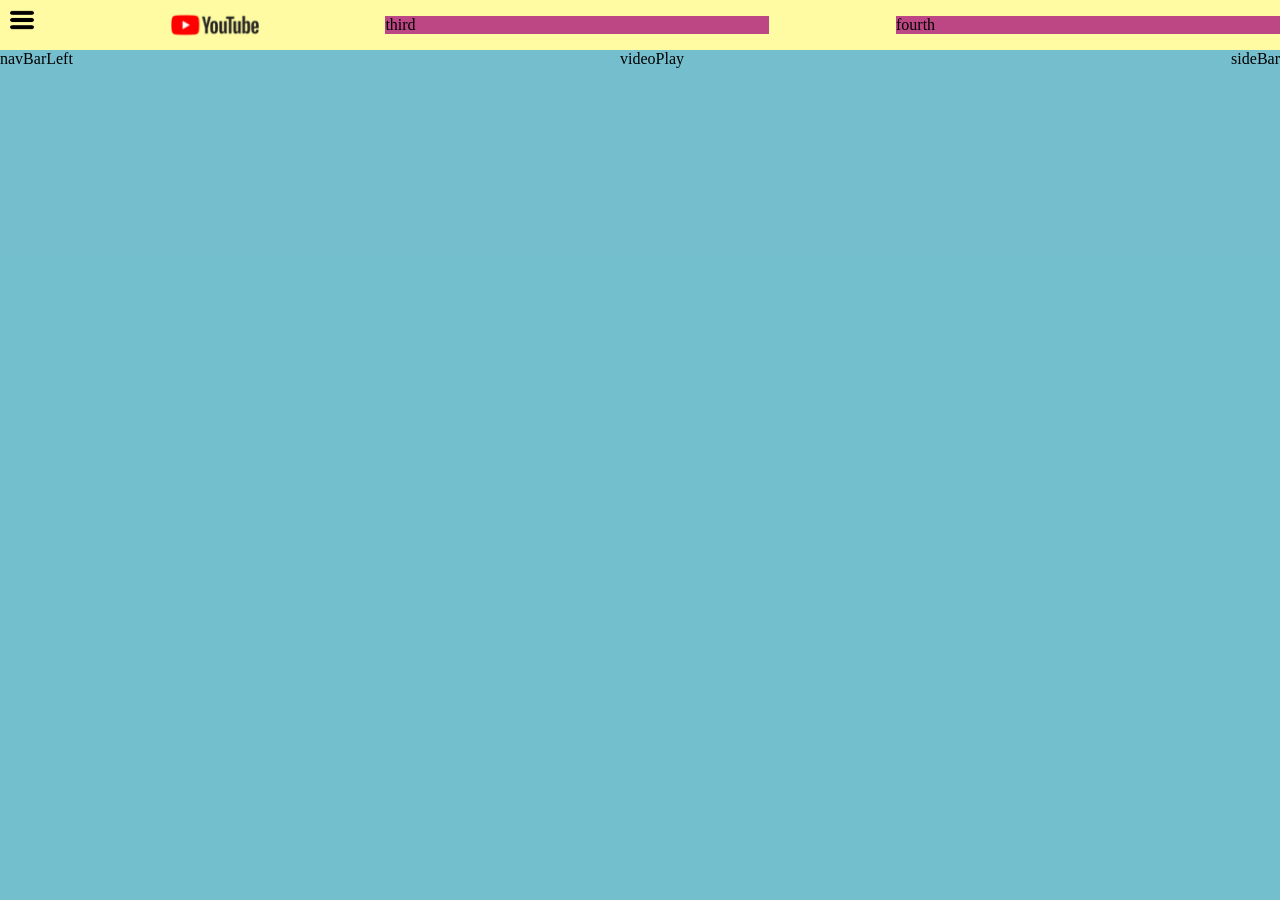
==== video.html @ d8425eff "added logo and organized sections" ====
<!DOCTYPE html>
<html lang="en">
<head>
 <meta charset="UTF-8">
 <meta http-equiv="X-UA-Compatible" content="IE=edge">
 <meta name="viewport" content="width=device-width, initial-scale=1.0">
 <link rel="stylesheet" href="style.css">
 <title>Youtube page</title>
</head>
<body>
 <div class="navBarTop">
  <img src="./images/3lines.png" id="first" alt="3lines">
  <img src="./images/YouTube-Logo3.png" id="second" alt="ytlogo">
  <p id="third">third</p>
  <p id="fourth">fourth</p>
 </div>
 
 <div class="main">
  <div id="navBarLeft">navBarLeft</div>
 <div id="videoPlay">videoPlay</div>
 <div id="sideBar">sideBar</div>
</div>
 
</body>
</html>
---- style.css ----
.navBarTop {
 background: rgba(255, 250, 117, 0.673);
 position: fixed;
 top: 0;
 left: 0;
 height: 50px;
 width: 100%;
 z-index: 1;
 display: flex;
 justify-content: space-between;
}

#first {
 margin: 10px 10px;
 width: 24px;
 height: 20px;
}

#second {
 margin-top: 0px;
}

#third,
#fourth {
 width: 30%;
 background-color: rgba(166, 5, 123, 0.733)
}

.main {
 background: rgba(8, 140, 166, 0.561);
 position: absolute;
 top: 50px;
 left: 0;
 bottom: 0;
 right: 0;
 display: flex;
 justify-content: space-between;
}

.navBarLeft {
 background: rgb(166, 5, 123);
 position: absolute;
 top: 50px;
 right: 0;
 bottom: 0;
 left: 0;
}

.videoPlay {
 background: rgb(8, 140, 166);
 margin-top: 50px;
 width: 30%;
}

.sideBar {
 background: green;
 margin-top: 50px;
 width: 30%;
}
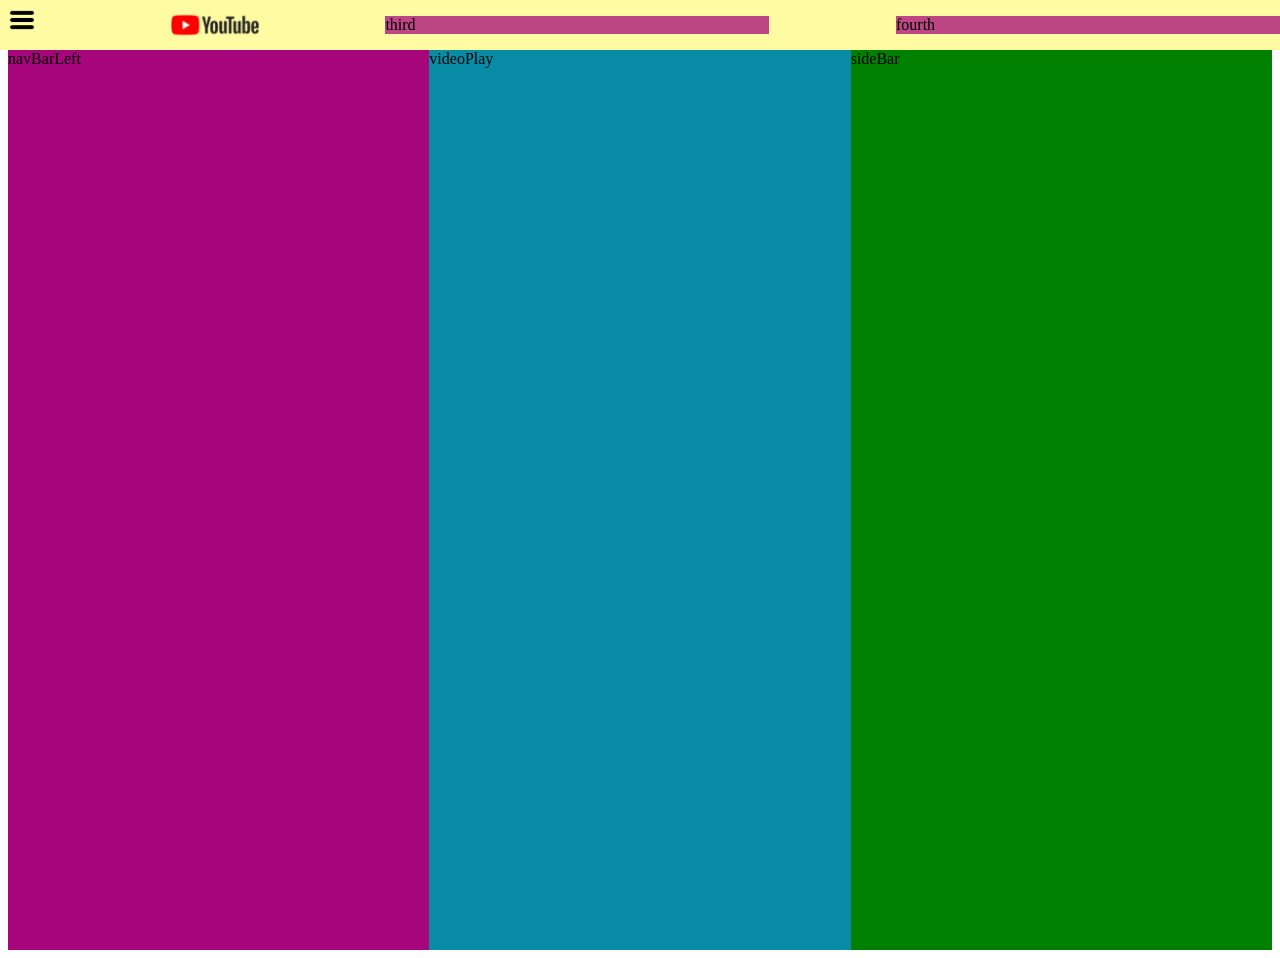
==== commit 28c1fe84: "added youtube css" ====
--- a/video.html
+++ b/video.html
@@ -16,9 +16,9 @@
  </div>
  
  <div class="main">
-  <div id="navBarLeft">navBarLeft</div>
- <div id="videoPlay">videoPlay</div>
- <div id="sideBar">sideBar</div>
+  <div class="section navBarLeft">navBarLeft</div>
+ <div class="section videoPlay">videoPlay</div>
+ <div class="section sideBar">sideBar</div>
 </div>
  
 </body>
--- a/style.css
+++ b/style.css
@@ -27,33 +27,26 @@
 }
 
 .main {
- background: rgba(8, 140, 166, 0.561);
- position: absolute;
- top: 50px;
- left: 0;
- bottom: 0;
- right: 0;
  display: flex;
+ height: calc(100vh-50px);
+ margin-top: 50px;
  justify-content: space-between;
+}
+
+.section {
+ flex: 1;
+ height: 100vh;
+ background: rgb(50, 10, 126);
 }
 
 .navBarLeft {
  background: rgb(166, 5, 123);
- position: absolute;
- top: 50px;
- right: 0;
- bottom: 0;
- left: 0;
 }
 
 .videoPlay {
  background: rgb(8, 140, 166);
- margin-top: 50px;
- width: 30%;
 }
 
 .sideBar {
  background: green;
- margin-top: 50px;
- width: 30%;
 }
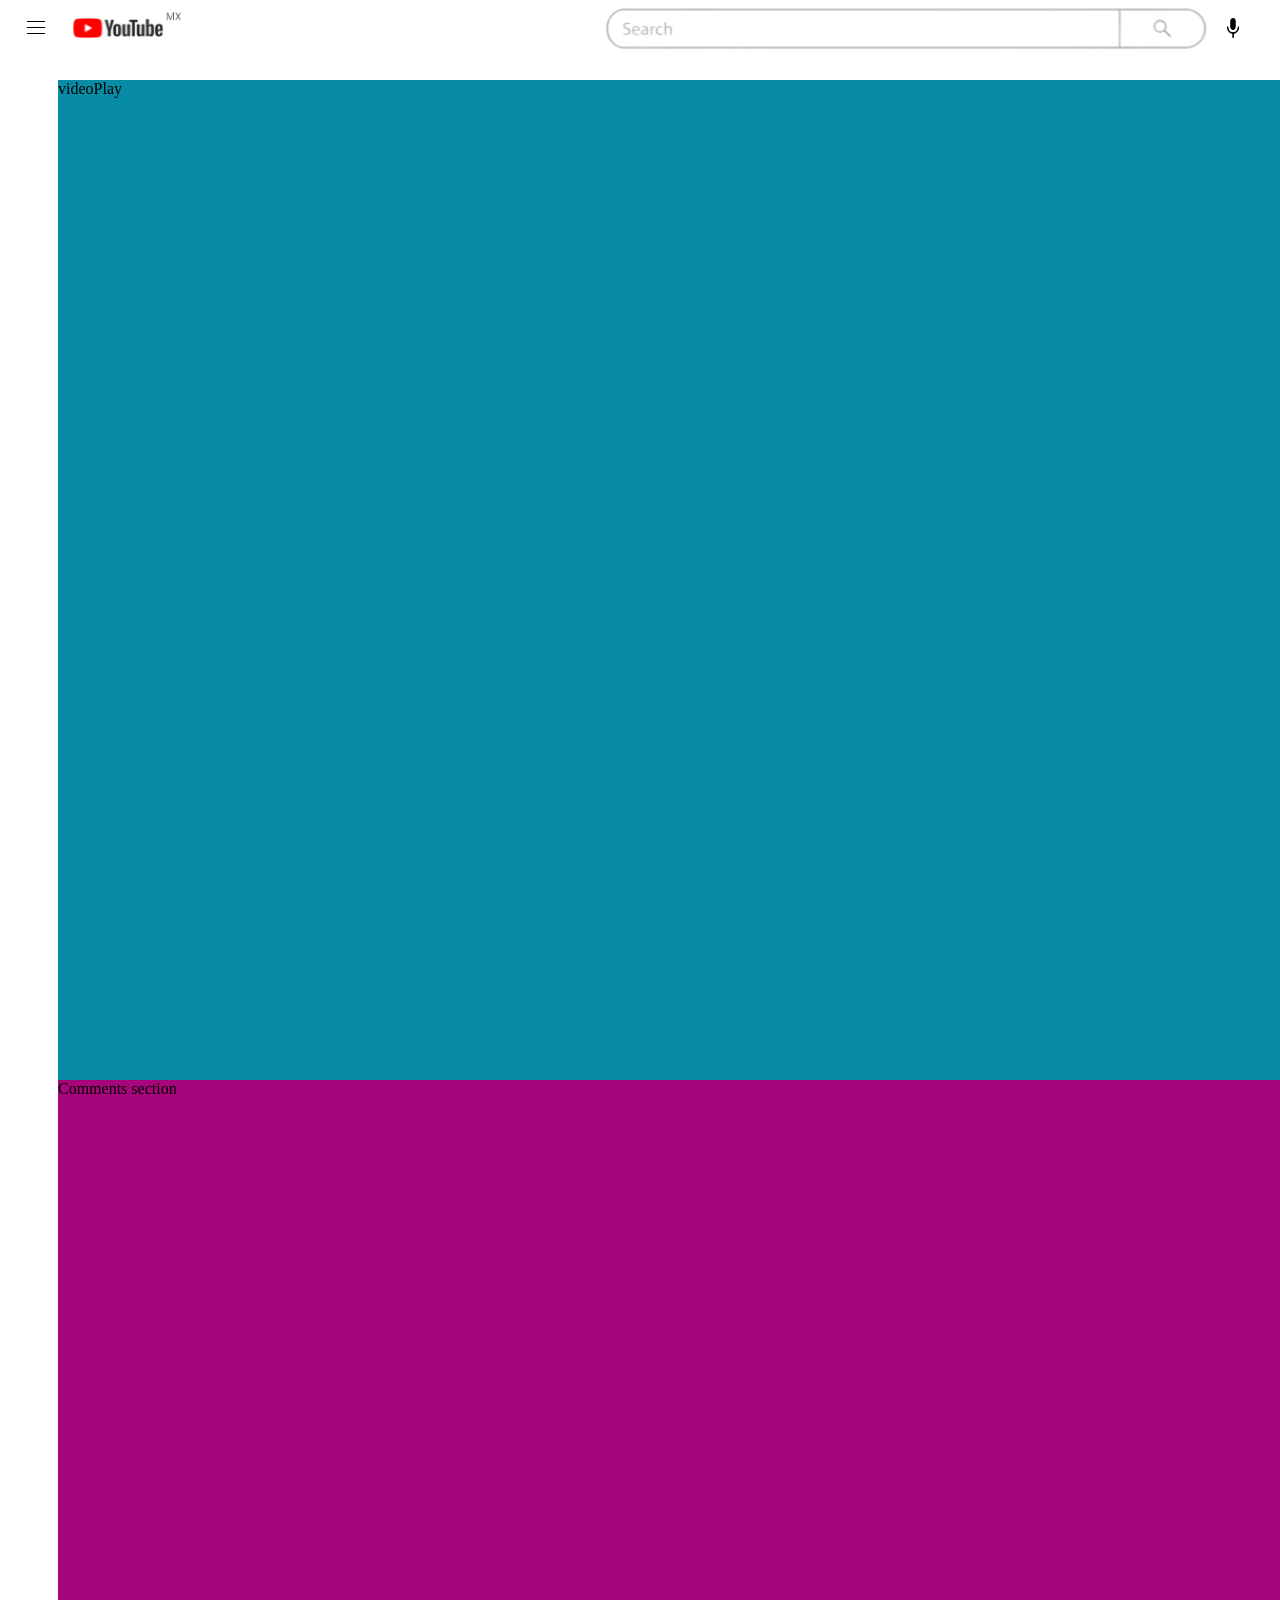
==== commit 3afd2d5e: "last changes, menu and side menu ready, main sections already positioned, just missing video, sugges" ====
--- a/video.html
+++ b/video.html
@@ -1,25 +1,46 @@
 <!DOCTYPE html>
 <html lang="en">
-<head>
- <meta charset="UTF-8">
- <meta http-equiv="X-UA-Compatible" content="IE=edge">
- <meta name="viewport" content="width=device-width, initial-scale=1.0">
- <link rel="stylesheet" href="style.css">
- <title>Youtube page</title>
-</head>
-<body>
- <div class="navBarTop">
-  <img src="./images/3lines.png" id="first" alt="3lines">
-  <img src="./images/YouTube-Logo3.png" id="second" alt="ytlogo">
-  <p id="third">third</p>
-  <p id="fourth">fourth</p>
- </div>
+    <head>
+        <meta charset="UTF-8">
+        <meta http-equiv="X-UA-Compatible" content="IE=edge">
+        <meta name="viewport" content="width=device-width, initial-scale=1.0">
+        <link rel="stylesheet" href="style.css">    
+        <title>Youtube page</title>
+    </head>
+    <body>
+        
+        <div class="navBarTop">
+            <div class="menu">
+                <div class="menu-toggle">
+                    <span class="line"></span>
+                    <span class="line"></span>
+                    <span class="line"></span>
+                </div>
+                <div class="menu-items">
+                    <script src="menu.js"></script>
+                    <ul>
+                      <li class="ele"> <img class="home" src="./images/homeyeah.png" alt=""> <a id="zuh" href="#">Home</a></li>
+                      <li class="ele"> <img class="shorts" src="./images/shorts.png" alt=""> <a id="nac" href="#">Shorts</a></li>
+                      <li class="ele"> <img class="subs" src="./images/subs.png" alt=""> <a id="im" href="#">Subscriptions</a></li>
+                    </ul>
+                </div>
+            </div>
+            <a href="https://www.youtube.com">
+              <img src="./images/YouTube-recut.png" class="top second" alt="ytlogo">
+            </a>
+            <img src="./images/mx.png" class="top secondhalf" alt="search">
+            <img src="./images/searchyes.png" class="top third" alt="search">
+            <img src="./images/mic-microphone-icon (1).png" class="top thirdhalf" alt="microphone">
+            <img src="./images/camera (1).png" class="top fourth" alt="">
+            <img src="./images/bell.png" class="top fifth" alt="">
+            <img src="./images/profileyt.png" class="top sixth" alt="">
+        </div>
  
  <div class="main">
-  <div class="section navBarLeft">navBarLeft</div>
- <div class="section videoPlay">videoPlay</div>
+     <div class="section videoPlay">videoPlay</div>
+     <div class="section comments">Comments section</div>
  <div class="section sideBar">sideBar</div>
 </div>
- 
+
 </body>
 </html>
--- a/style.css
+++ b/style.css
@@ -1,52 +1,209 @@
 .navBarTop {
- background: rgba(255, 250, 117, 0.673);
+ background: white;
  position: fixed;
  top: 0;
  left: 0;
- height: 50px;
+ height: 80px;
  width: 100%;
  z-index: 1;
- display: flex;
- justify-content: space-between;
-}
-
-#first {
- margin: 10px 10px;
- width: 24px;
- height: 20px;
-}
-
-#second {
- margin-top: 0px;
-}
-
-#third,
-#fourth {
- width: 30%;
- background-color: rgba(166, 5, 123, 0.733)
-}
+}
+
+.menu {
+    position: relative;
+}
+
+.menu-toggle {
+    position: absolute;
+    top: 17px;
+    left: 18px;
+    display: flex;
+    flex-direction: column;
+    /* justify-content: center;
+    align-items: center; */
+    width: 35px;
+    height: 37px;
+    cursor: pointer;
+    z-index: 1;
+}
+
+.line {
+    width: 18px;
+    height: 1px;
+    background-color: black;
+    margin: 2.5px 0;
+    transition: transform 0.2 ease-in-out;
+}
+
+.line:first-child {
+    transform-origin: top left;
+}
+
+.line:last-child {
+    transform-origin: bottom left;
+}
+
+.menu-items {
+    position: absolute;
+    top: 1px;
+    left: 0;
+    width: 240px;
+    height: 100vh;
+    background-color: white;
+    list-style: none;
+    padding: 60px 0;
+    transform: translateX(-100%);
+    transition: transform 0.2s ease-in-out;
+}
+
+.home {
+    width: 16px;
+    height: 18px;
+    top: 20px;
+}
+
+#zuh {
+    position: absolute;
+    bottom: 4px;
+    left: 12px;
+}
+
+.shorts {
+    width: 15px;
+    height: 18px;
+}
+
+#nac{
+    position: absolute;
+    left: 12px;
+}
+
+.subs {
+    position: absolute;
+    width: 24px;
+    height: 21px;
+    left: -5px;
+    bottom: -17px;
+}
+
+#im {
+    position: absolute;
+    left: 13px;
+    bottom: -14px;
+}
+
+.ele a {
+    color: black;
+    text-decoration: none;
+    font-size: 14px;
+    margin-left: 30px;
+    font-family: 'Trebuchet MS', 'Lucida Sans Unicode', 'Lucida Grande', 'Lucida Sans', Arial, sans-serif;
+}
+/* .ele img {
+    margin-left: -30px;
+} */
+ul li {
+    position: relative;
+    list-style: none;
+    margin-left: -9px;
+    margin-bottom: 20px;
+}
+
+.menu-items.show {
+  transform: translateX(0);
+}
+
+.top {
+    position: fixed;
+    width: 100vh;
+}
+
+.menu-toggle {
+    margin-left: 9px;
+    margin-top: 1px;
+}
+
+.second {
+    margin-top: 18px;
+    margin-left: 73px;
+    width: 90px;
+    height: 21px;
+}
+
+.secondhalf {
+    margin-top: 8.5px;
+    margin-left: 165px;
+    width: 18px;
+    height: 16px;
+}
+
+.third {
+    margin-top: 6px;
+    margin-left: 603px;
+    width: 608px;
+    height: 45px;
+}
+
+.thirdhalf {
+    margin-top: 18px;
+    margin-left: 1227px;
+    width: 12px;
+    height: 20px;
+}
+
+.fourth {
+    margin-left: 1670px;
+    margin-top: 20px;
+    width: 18px;
+    height: 18px;
+}
+.fifth {
+    margin-top: 20px;
+    margin-left: 1720px;
+    width: 18px;
+    height: 21px;
+}
+.sixth {
+    margin-top: 14px;
+    margin-left: 1770px;
+    width: 31px;
+    height: 31px;
+}
+
 
 .main {
- display: flex;
- height: calc(100vh-50px);
- margin-top: 50px;
- justify-content: space-between;
-}
-
-.section {
- flex: 1;
- height: 100vh;
- background: rgb(50, 10, 126);
-}
-
-.navBarLeft {
+ height: 300vh;
+ width: 100%;
+ position: absolute;
+ position: relative;
+ left: 0;
+ top: 0;
+}
+
+.section { 
+  position: absolute;
+  top: 0;
+  margin-top: 72px;
+  margin-left: 300px;
+}
+
+.videoPlay {
+    margin-left: 50px;
+ background: rgb(8, 140, 166);
+ width: 1320px;
+ height: 1000px;
+}
+
+.comments {
+ margin-top: 1072px;
+ margin-left: 50px;
  background: rgb(166, 5, 123);
-}
-
-.videoPlay {
- background: rgb(8, 140, 166);
+ width: 1320px;
+ height: calc(300vh - 1000px);
 }
 
 .sideBar {
  background: green;
+ margin-left: 1390px;
+ height: 300vh;
+ width: 430px;
 }
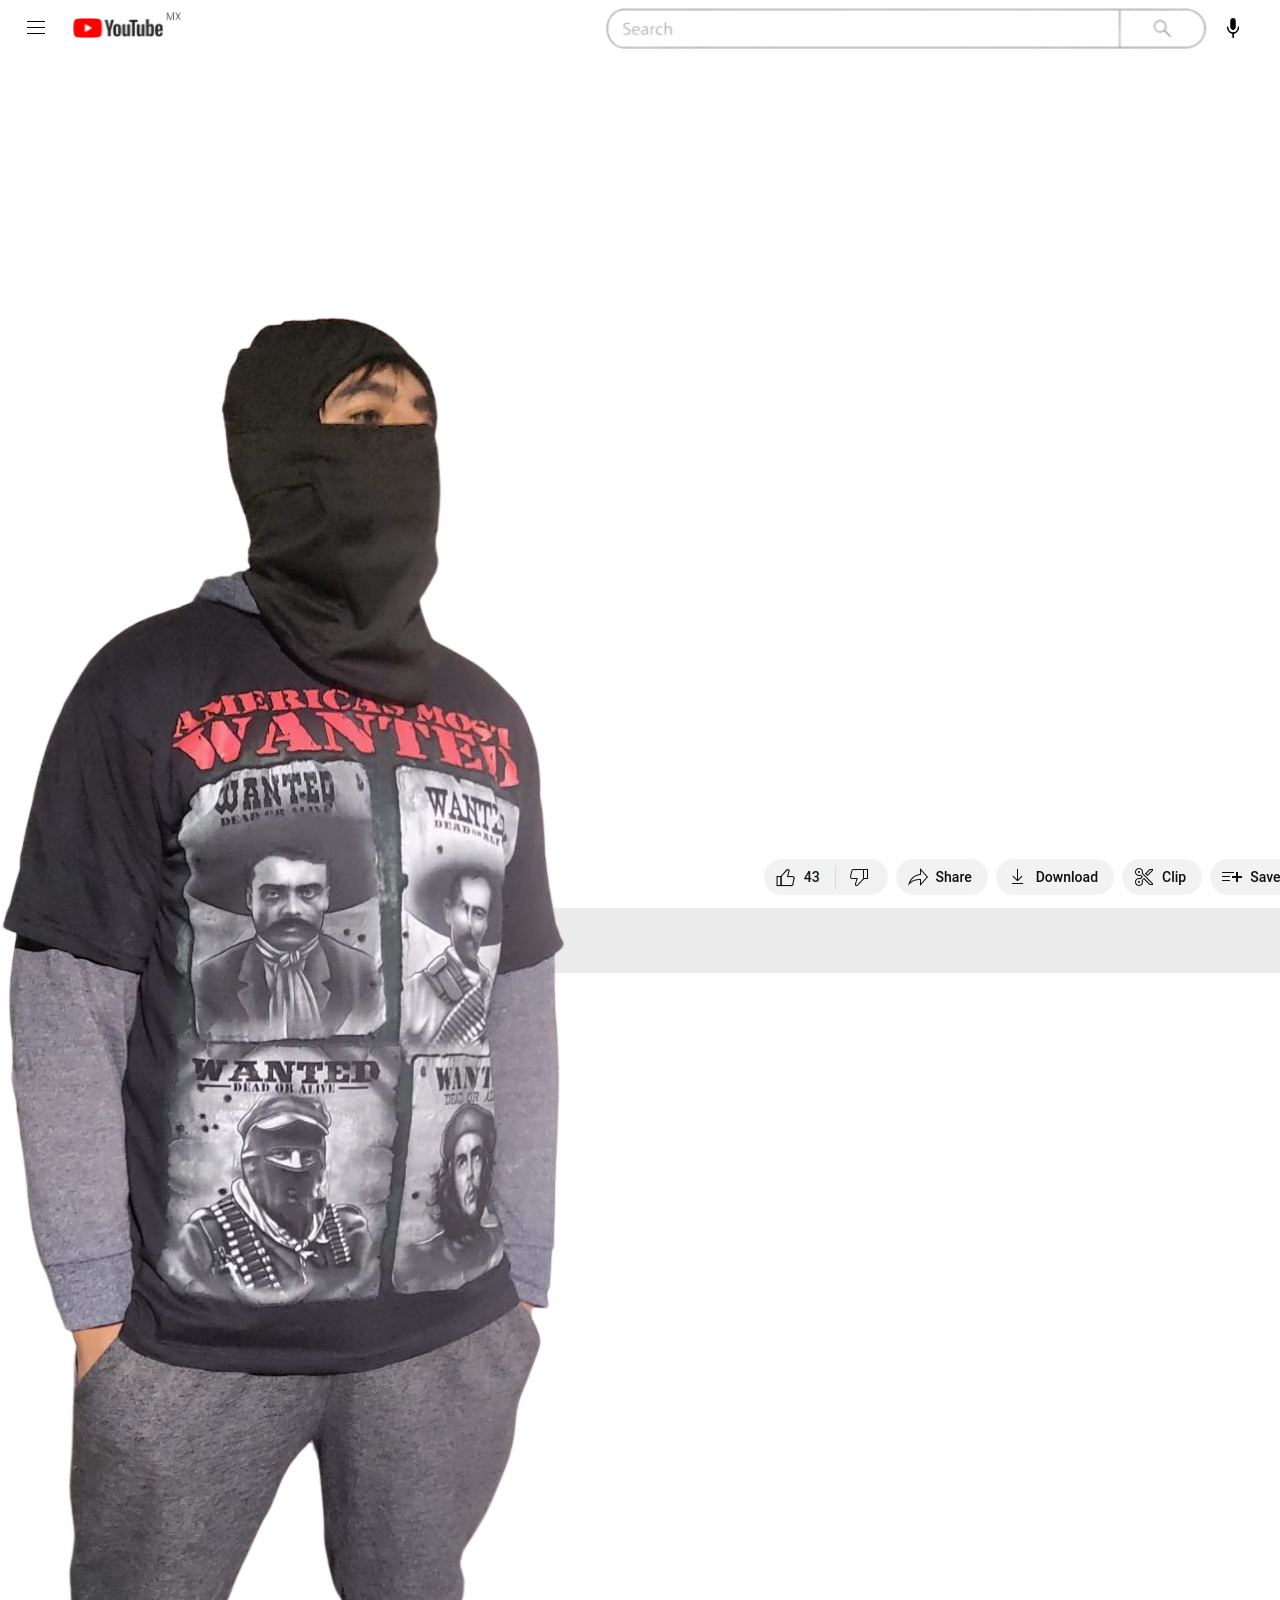
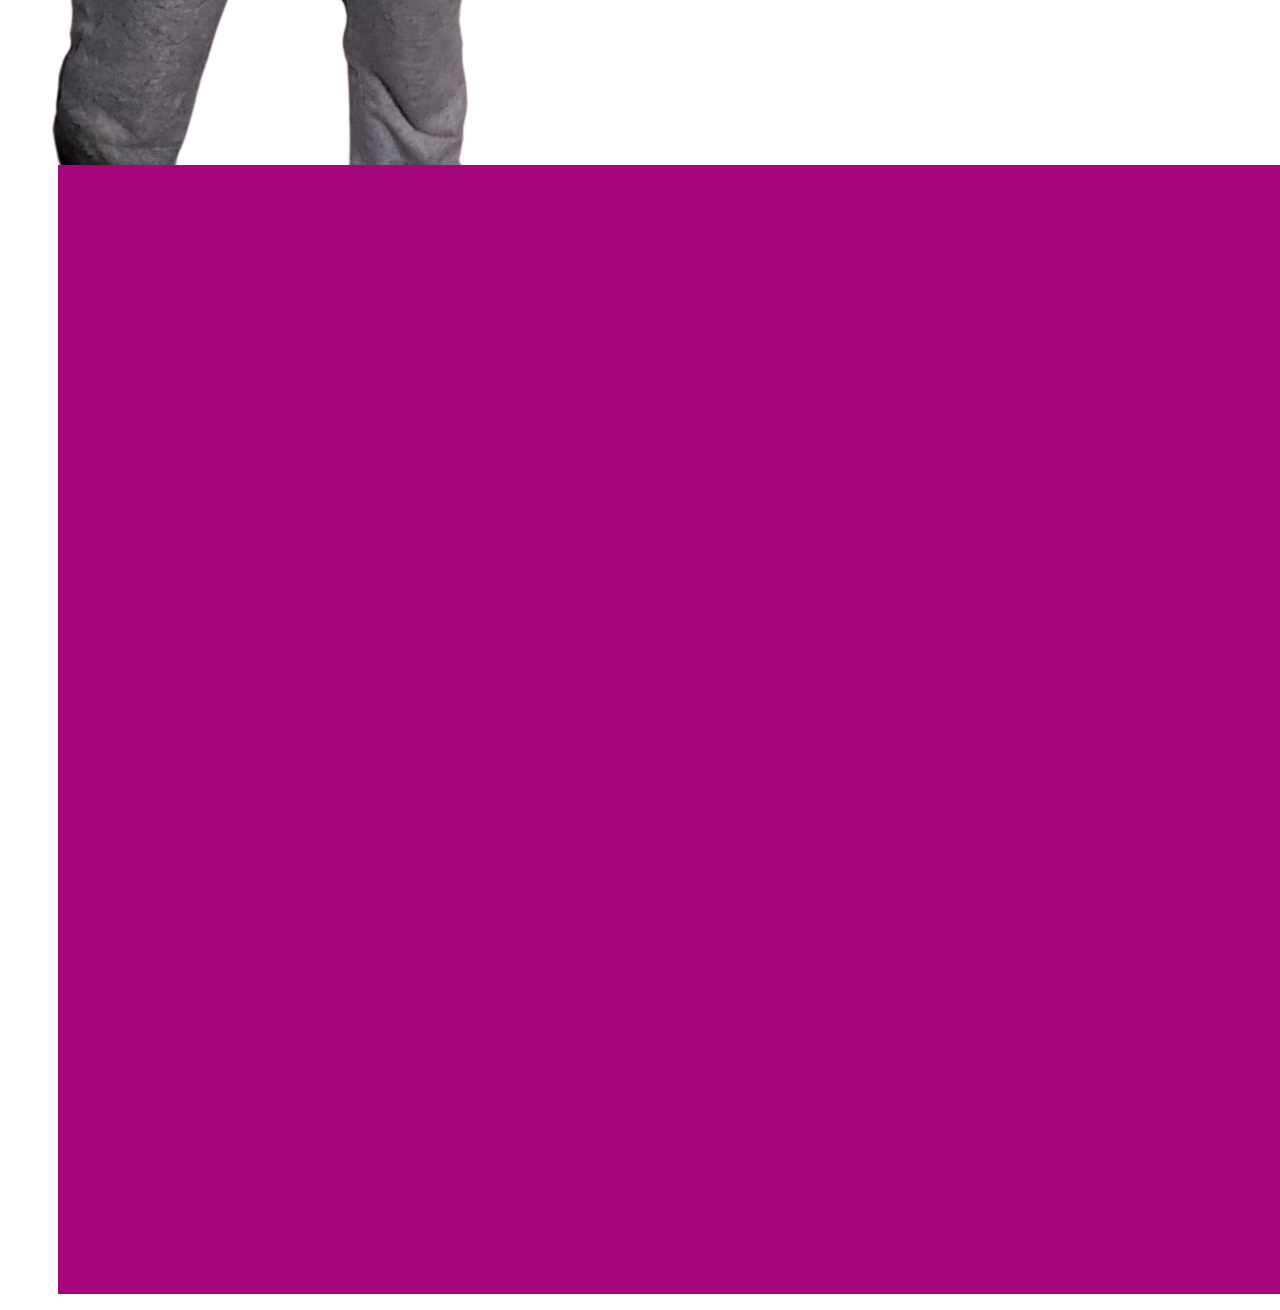
==== commit 64ee86c5: "remaining changes for the youtube video player page" ====
--- a/video.html
+++ b/video.html
@@ -35,12 +35,44 @@
             <img src="./images/bell.png" class="top fifth" alt="">
             <img src="./images/profileyt.png" class="top sixth" alt="">
         </div>
- 
- <div class="main">
-     <div class="section videoPlay">videoPlay</div>
-     <div class="section comments">Comments section</div>
- <div class="section sideBar">sideBar</div>
-</div>
-
+        
+        <div class="main">
+            <div class="section videoPlay">
+                <iframe class="play" src="https://www.youtube.com/embed/JoTa04G3vD0" title="YouTube video player" frameborder="0" allow="accelerometer; autoplay; clipboard-write; encrypted-media; gyroscope; picture-in-picture; web-share" allowfullscreen></iframe>
+                <!-- <iframe class="play" src="https://www.youtube.com/embed/kKI38GnYfkk" title="YouTube video player" frameborder="0" allow="accelerometer; autoplay; clipboard-write; encrypted-media; gyroscope; picture-in-picture; web-share" allowfullscreen></iframe> -->
+            </div>
+            <div class="nam"><p>El Rápido ~ Peso Pluma ( 2023 )</p></div>
+            <div class="meft"><img src="images/meft.png" alt=""></div>
+            <div class="bnam"><img src="images/belowthenam.png" alt=""></div>
+            <div class="sho"></div>
+        </div>
+        <div class="section comments"></div>
+        <div class="section sideBar">
+            <img src="./images/adyt.png" class="yesopt" alt="">
+            <div class="sug"> <img src="./images/thumbnails/you.jpg" alt=""><span class="tit">Video Name - Artist Name</span><span class="cha">Channel name</span><span class="sta">777k views - 3 months ago</span></div>
+            <div class="sug"> <img src="./images/thumbnails/365891c1bbda.jpg" alt=""><span class="tit">Video Name - Artist Name</span><span class="cha">Channel name</span><span class="sta">777k views - 3 months ago</span></div>
+            <div class="sug"> <img src="./images/thumbnails/5g-technology.jpg" alt=""><span class="tit">Video Name - Artist Name</span><span class="cha">Channel name</span><span class="sta">777k views - 3 months ago</span></div>
+            <div class="sug"> <img src="./images/thumbnails/848126_5f8c_4.jpg" alt=""><span class="tit">Video Name - Artist Name</span><span class="cha">Channel name</span><span class="sta">777k views - 3 months ago</span></div>
+            <div class="sug"> <img src="./images/thumbnails/design-catchy-.jpg" alt=""><span class="tit">Video Name - Artist Name</span><span class="cha">Channel name</span><span class="sta">777k views - 3 months ago</span></div>
+            <div class="sug"> <img src="./images/thumbnails/design-eye.jpg" alt=""><span class="tit">Video Name - Artist Name</span><span class="cha">Channel name</span><span class="sta">777k views - 3 months ago</span></div>
+            <div class="sug"> <img src="./images/thumbnails/e88786b86bde.jpg" alt=""><span class="tit">Video Name - Artist Name</span><span class="cha">Channel name</span><span class="sta">777k views - 3 months ago</span></div>
+            <div class="sug"> <img src="./images/thumbnails/earn-money.jpg" alt=""><span class="tit">Video Name - Artist Name</span><span class="cha">Channel name</span><span class="sta">777k views - 3 months ago</span></div>
+            <div class="sug"> <img src="./images/thumbnails/maxresdefault.jpg" alt=""><span class="tit">Video Name - Artist Name</span><span class="cha">Channel name</span><span class="sta">777k views - 3 months ago</span></div>
+            <div class="sug"> <img src="./images/thumbnails/YT-Thumbnail-How.jpg" alt=""><span class="tit">Video Name - Artist Name</span><span class="cha">Channel name</span><span class="sta">777k views - 3 months ago</span></div>
+            <div class="sug"> <img src="./images/thumbnails/10-o.jpg" alt=""><span class="tit">Video Name - Artist Name</span><span class="cha">Channel name</span><span class="sta">777k views - 3 months ago</span></div>
+            <div class="sug"> <img src="./images/thumbnails/maxresdefault (1).jpg" alt=""><span class="tit">Video Name - Artist Name</span><span class="cha">Channel name</span><span class="sta">777k views - 3 months ago</span></div>
+            <div class="sug"> <img src="./images/thumbnails/maxresdefault (2).jpg" alt=""><span class="tit">Video Name - Artist Name</span><span class="cha">Channel name</span><span class="sta">777k views - 3 months ago</span></div>
+            <div class="sug"> <img src="./images/thumbnails/maxresdefault (3).jpg" alt=""><span class="tit">Video Name - Artist Name</span><span class="cha">Channel name</span><span class="sta">777k views - 3 months ago</span></div>
+            <div class="sug"> <img src="./images/thumbnails/maxresdefault (4).jpg" alt=""><span class="tit">video name - artist name</span><span class="cha">Channelname</span><span class="sta">777k views - 3 months ago</span></div>
+            <div class="sug"> <img src="./images/thumbnails/maxresdefault (5).jpg" alt=""><span class="tit">Video Name - Artist Name</span><span class="cha">Channel name</span><span class="sta">777k views - 3 months ago</span></div>
+            <div class="sug"> <img src="./images/thumbnails/maxresdefault (6).jpg" alt=""><span class="tit">Video Name - Artist Name</span><span class="cha">Channel name</span><span class="sta">777k views - 3 months ago</span></div>
+            <div class="sug"> <img src="./images/thumbnails/maxresdefault (7).jpg" alt=""><span class="tit">Video Name - Artist Name</span><span class="cha">Channel name</span><span class="sta">777k views - 3 months ago</span></div>
+            <div class="sug"> <img src="./images/thumbnails/maxresdefault (8).jpg" alt=""><span class="tit">Video Name - Artist Name</span><span class="cha">Channel name</span><span class="sta">777k views - 3 months ago</span></div>
+            <div class="sug"> <img src="./images/thumbnails/twentyone.jpg" alt=""><span class="tit">Video Name - Artist Name</span><span class="cha">Channel name</span><span class="sta">777k views - 3 months ago</span></div>
+            <div class="sug"> <img src="./images/thumbnails/Zweiundzwanzig.jpg" alt=""><span class="tit">Video Name - Artist Name</span><span class="cha">Channel name</span><span class="sta">777k views - 3 months ago</span></div>
+            <div class="sug"> <img src="./images/thumbnails/Dreiundzwanzig.jpg" alt=""><span class="tit">Video Name - Artist Name</span><span class="cha">Channel name</span><span class="sta">777k views - 3 months ago</span></div>
+            <div class="sug"> <img src="./images/thumbnails/Vierundzwanzig.jpg" alt=""><span class="tit">Video Name - Artist Name</span><span class="cha">Channel name</span><span class="sta">777k views - 3 months ago</span></div>
+            <div class="sug"> <img src="./images/thumbnails/funfundzwanzig.jpg" alt=""><span class="tit">Video Name - Artist Name</span><span class="cha">Channel name</span><span class="sta">777k views - 3 months ago</span></div>
+        </div>
 </body>
 </html>
--- a/style.css
+++ b/style.css
@@ -5,7 +5,7 @@
  left: 0;
  height: 80px;
  width: 100%;
- z-index: 1;
+ z-index: 6;
 }
 
 .menu {
@@ -188,22 +188,107 @@
 
 .videoPlay {
     margin-left: 50px;
- background: rgb(8, 140, 166);
+ background: rgb(255, 255, 255);
  width: 1320px;
  height: 1000px;
 }
 
+.play {
+    margin-left: 3px;
+    width: 1287px;
+    height: 726px;
+}
+
+.meft img {
+    position: absolute;
+    width: 576px;
+    height: 1457px;
+    z-index: 5;
+    top: 300px;
+    left: -10px;
+}
+
+.nam p {
+    position: absolute;
+    top: 795px;
+    left: 55px;
+    font-family: 'Trebuchet MS', 'Lucida Sans Unicode', 'Lucida Grande', 'Lucida Sans', Arial, sans-serif;
+    font-size: 18px;
+    font-weight: bold;
+    z-index: 4;
+}
+    
+.bnam img {
+    position: absolute;
+    top: 845px;
+    left: 50px;
+}
+    
+.sho {
+    position: absolute;
+    background-color: rgb(236, 236, 236);
+    width: 1287px;
+    height: 65px;
+    border-radius: 10px;
+    left: 50px;
+    top: 900px;
+}
+
 .comments {
- margin-top: 1072px;
+        margin-top: 1765px;
  margin-left: 50px;
  background: rgb(166, 5, 123);
  width: 1320px;
- height: calc(300vh - 1000px);
+ height: 1129px;
 }
 
 .sideBar {
- background: green;
- margin-left: 1390px;
+ background: white;
+ margin-left: 1350px;
  height: 300vh;
  width: 430px;
+ padding-top: 20px;
+}
+
+.sug {
+    position: relative;
+    /* height: 100px; */
+}
+
+.sideBar img:not(.yesopt) {
+    margin: 0px 0 12px 10px;
+    width: 160px;
+    height: 93px;
+    border-radius: 5%;
+}
+
+.sug .tit {
+    position: absolute;
+    bottom: 90px;
+    left: 180px;
+    font-family: 'Trebuchet MS', 'Lucida Sans Unicode', 'Lucida Grande', 'Lucida Sans', Arial, sans-serif;
+    font-size: 15px;
+    font-weight: 550;
+}.sug .cha {
+    position: absolute;
+    bottom: 70px;
+    left: 180px;
+    font-family:'Trebuchet MS', 'Lucida Sans Unicode', 'Lucida Grande', 'Lucida Sans', Arial, sans-serif;
+    font-size: 12px;
+    color: rgb(110, 110, 110);
+}.sug .sta {
+    position: absolute;
+    bottom: 52px;
+    left: 180px;
+    font-family:'Trebuchet MS', 'Lucida Sans Unicode', 'Lucida Grande', 'Lucida Sans', Arial, sans-serif;
+    font-size: 12px;
+    color: rgb(110, 110, 110);
+}
+
+.yesopt {
+    width: 410px;
+    height: 202px;
+    margin-top: -14px;
+    margin-left: 7px;
+    margin-bottom: 10px;
 }
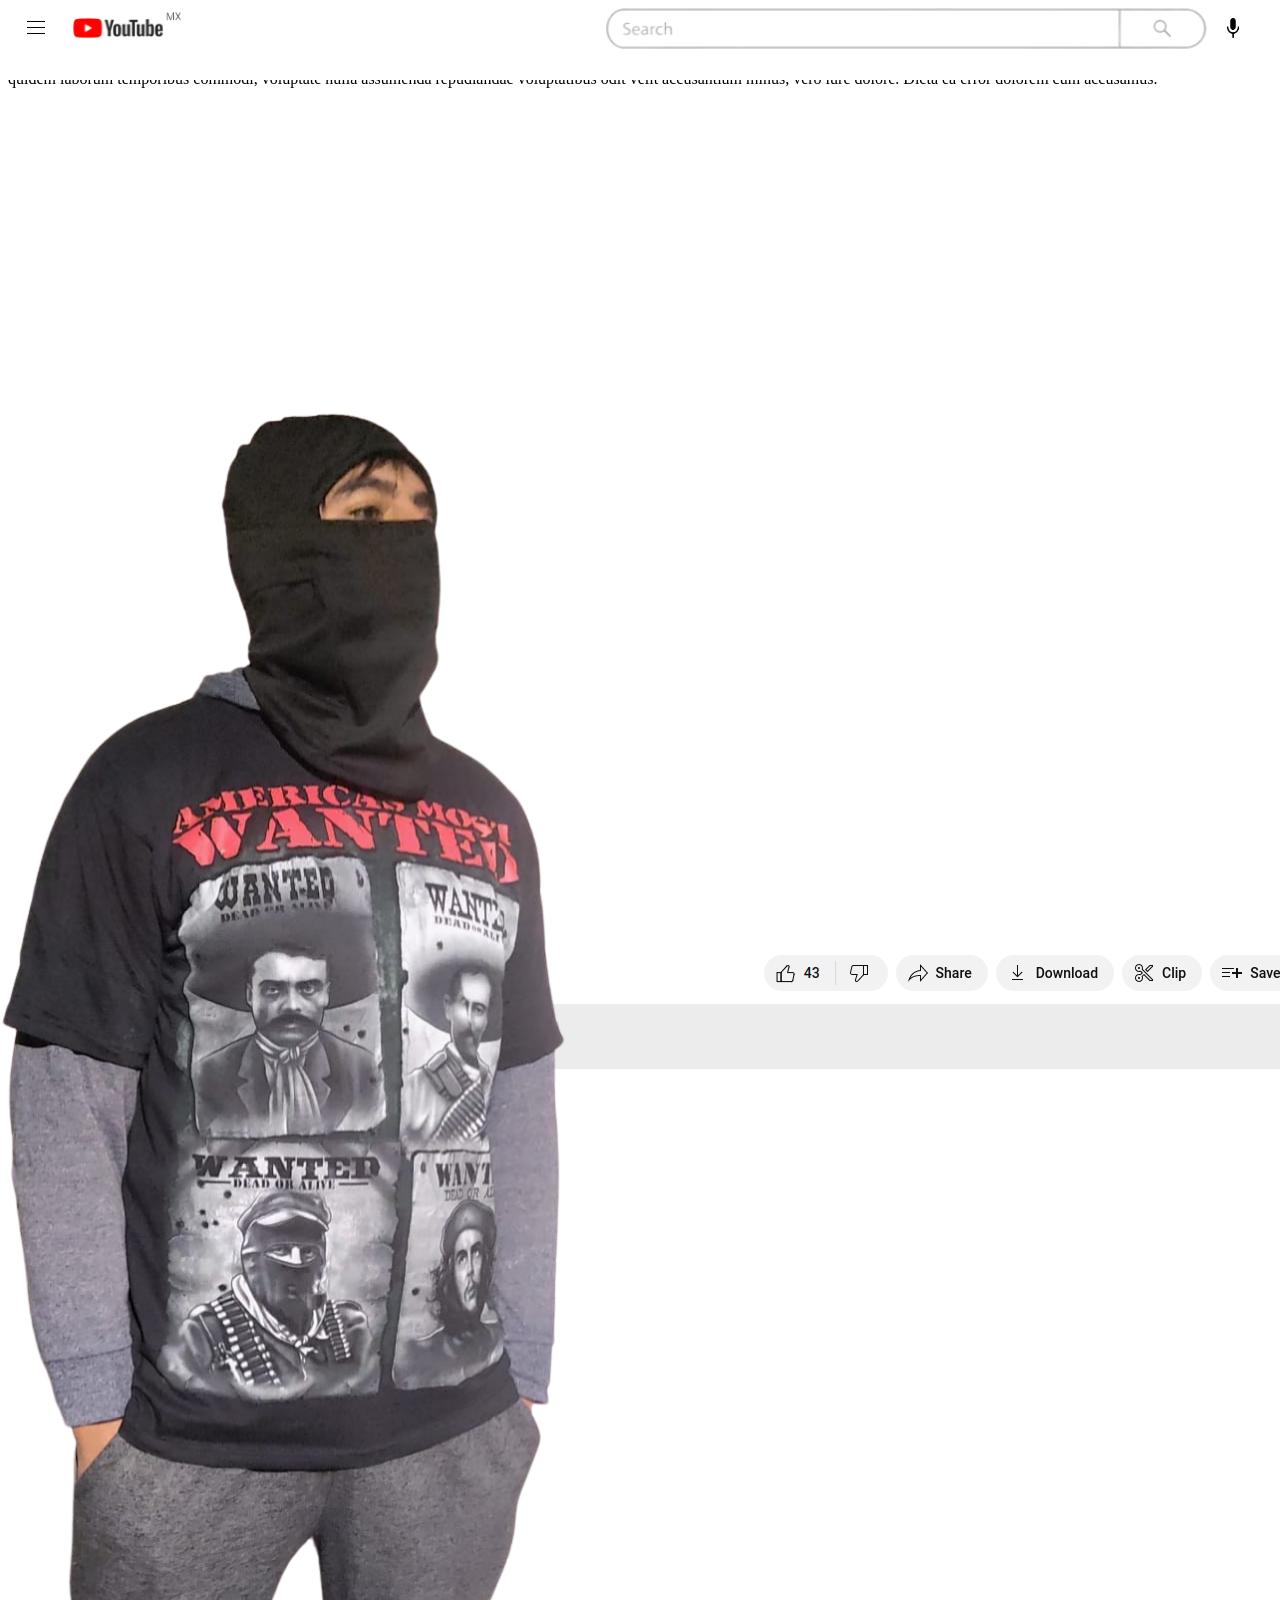
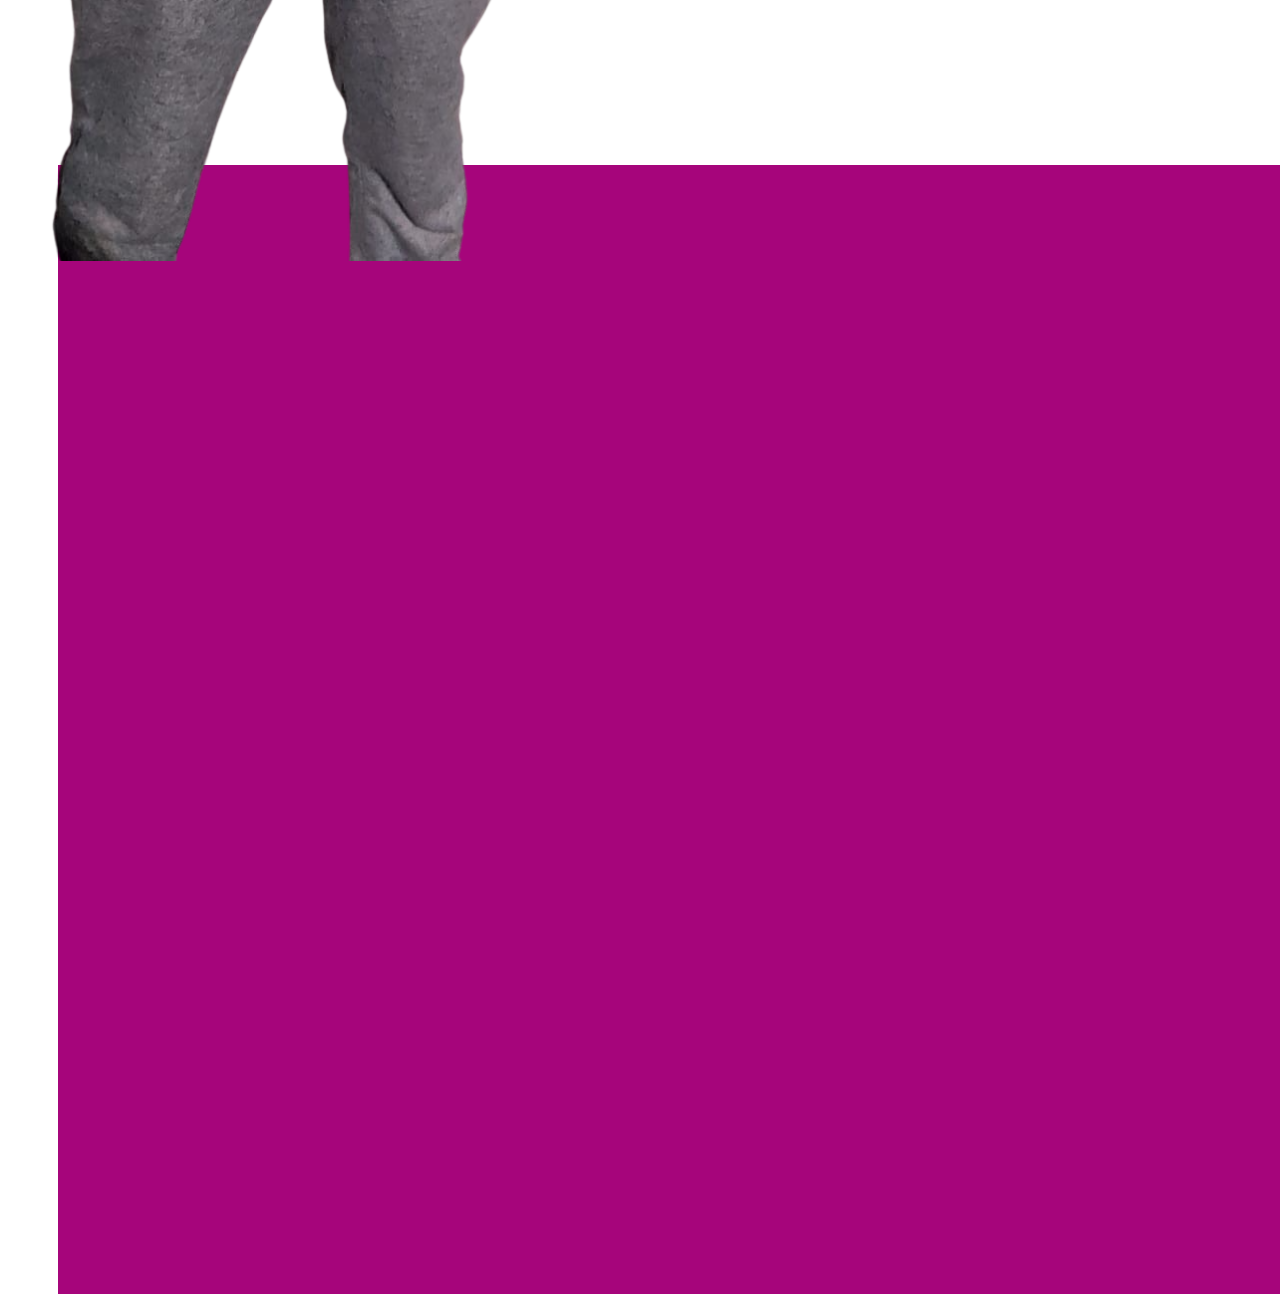
==== commit 6a6c2fa9: "testing the git bash" ====
--- a/video.html
+++ b/video.html
@@ -8,7 +8,7 @@
         <title>Youtube page</title>
     </head>
     <body>
-        
+        <div><p>Lorem ipsum dolor sit amet consectetur adipisicing elit. Iure alias, asperiores esse ratione cumque dolorem, odit saepe sequi cum excepturi necessitatibus nam! Illum vero facere saepe. Tempora animi veniam laborum libero voluptatibus aspernatur quas natus, dolores autem optio quaerat enim numquam, officia repellat dolorum minima deleniti voluptate necessitatibus maxime laudantium atque tenetur aliquam quis? Soluta, reiciendis. Minus odit cum autem provident, unde earum modi commodi, aliquid nihil nemo, hic mollitia expedita id voluptate quo in vel! Unde accusamus quidem laborum temporibus commodi, voluptate nulla assumenda repudiandae voluptatibus odit velit accusantium minus, vero iure dolore. Dicta ea error dolorem cum accusamus.</p></div>
         <div class="navBarTop">
             <div class="menu">
                 <div class="menu-toggle">
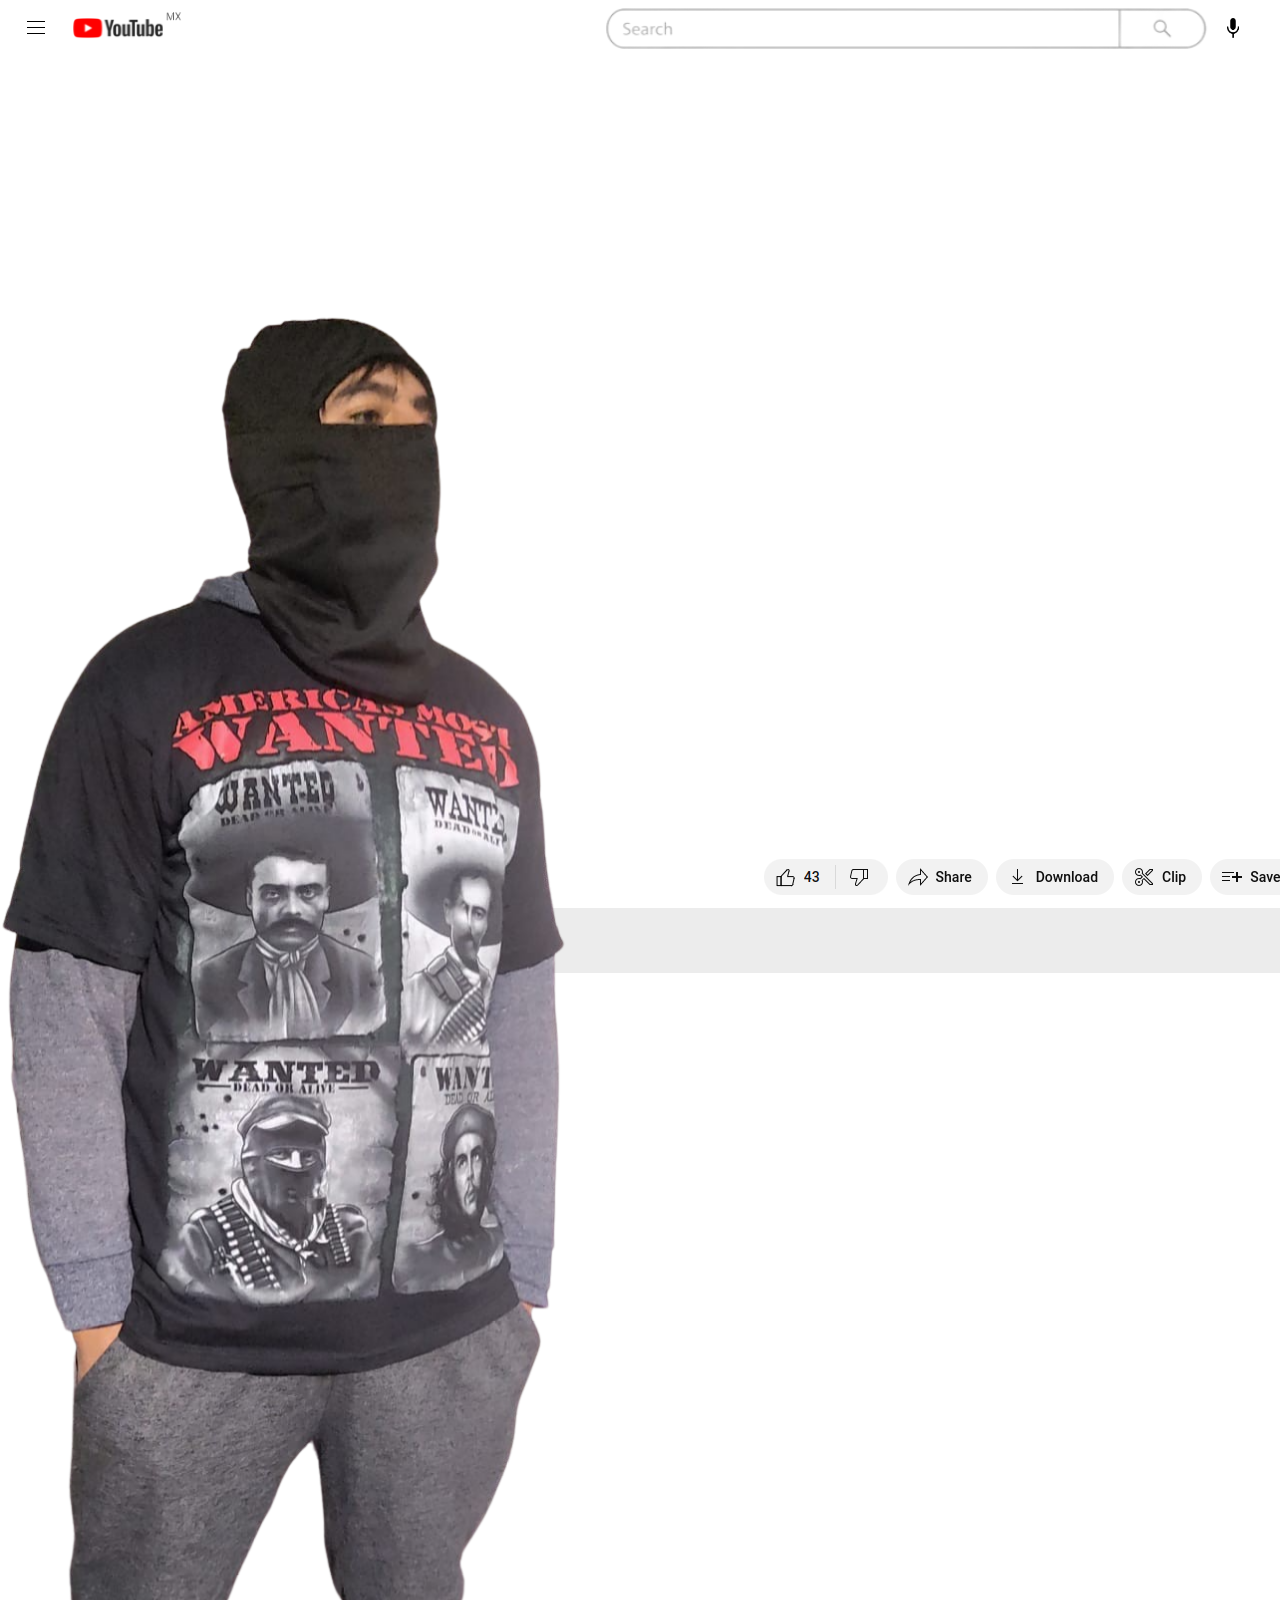
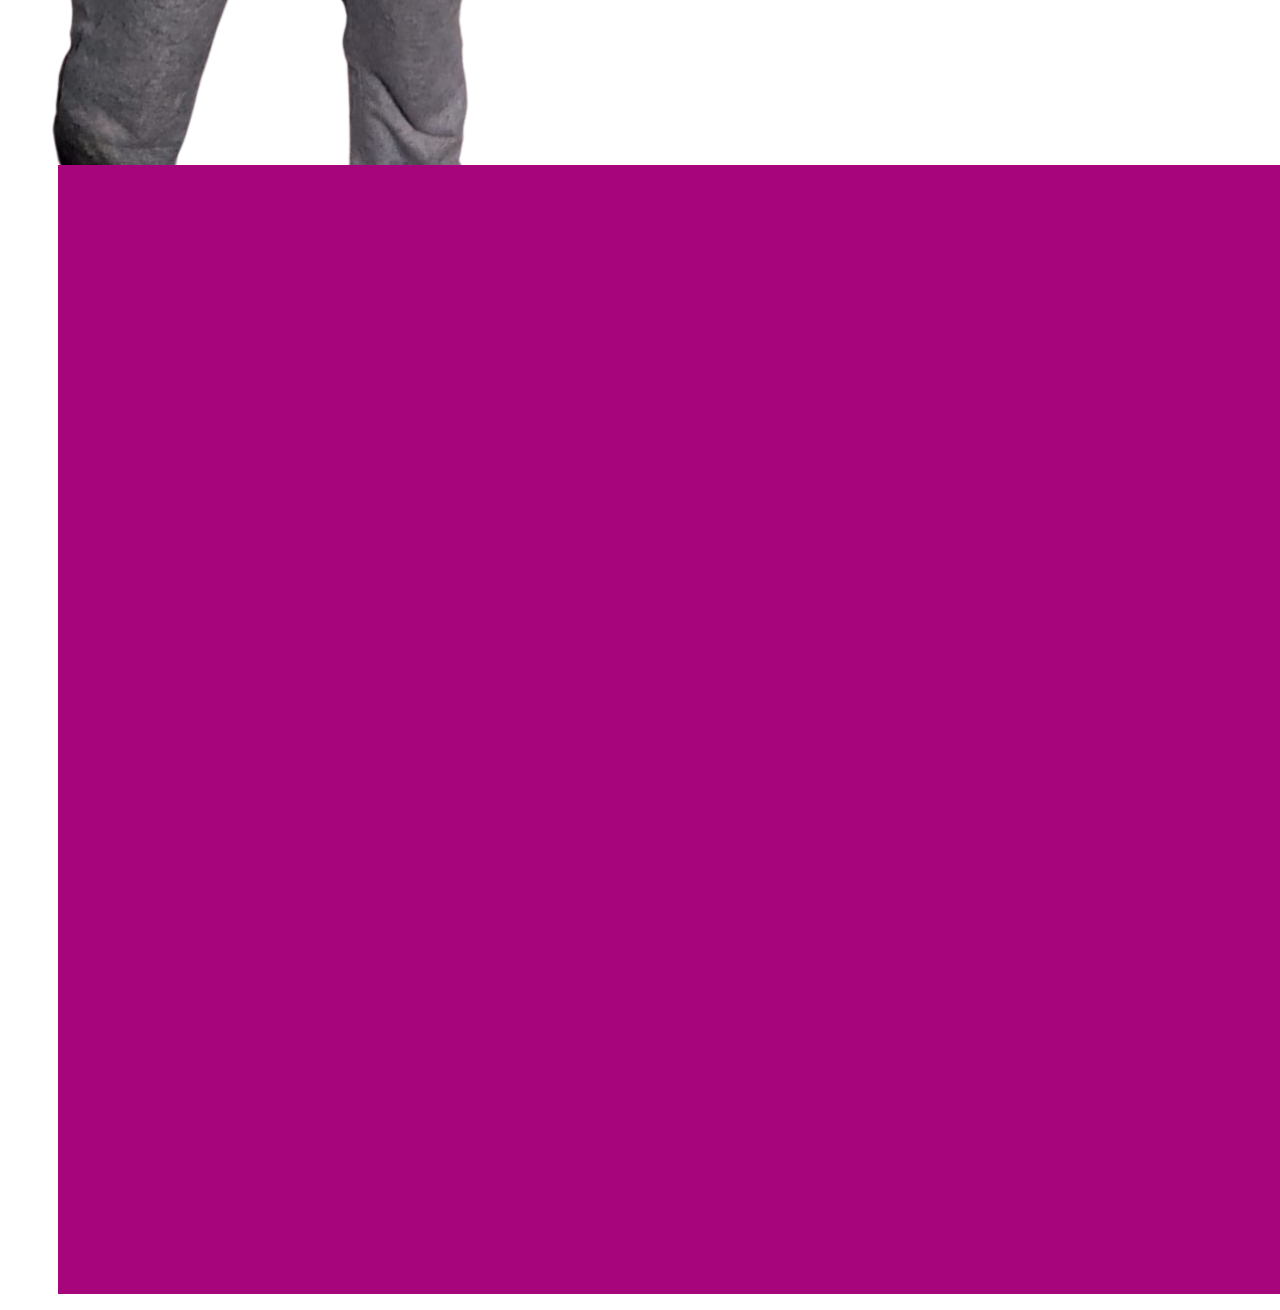
==== commit 74711742: "erased the test" ====
--- a/video.html
+++ b/video.html
@@ -8,7 +8,6 @@
         <title>Youtube page</title>
     </head>
     <body>
-        <div><p>Lorem ipsum dolor sit amet consectetur adipisicing elit. Iure alias, asperiores esse ratione cumque dolorem, odit saepe sequi cum excepturi necessitatibus nam! Illum vero facere saepe. Tempora animi veniam laborum libero voluptatibus aspernatur quas natus, dolores autem optio quaerat enim numquam, officia repellat dolorum minima deleniti voluptate necessitatibus maxime laudantium atque tenetur aliquam quis? Soluta, reiciendis. Minus odit cum autem provident, unde earum modi commodi, aliquid nihil nemo, hic mollitia expedita id voluptate quo in vel! Unde accusamus quidem laborum temporibus commodi, voluptate nulla assumenda repudiandae voluptatibus odit velit accusantium minus, vero iure dolore. Dicta ea error dolorem cum accusamus.</p></div>
         <div class="navBarTop">
             <div class="menu">
                 <div class="menu-toggle">
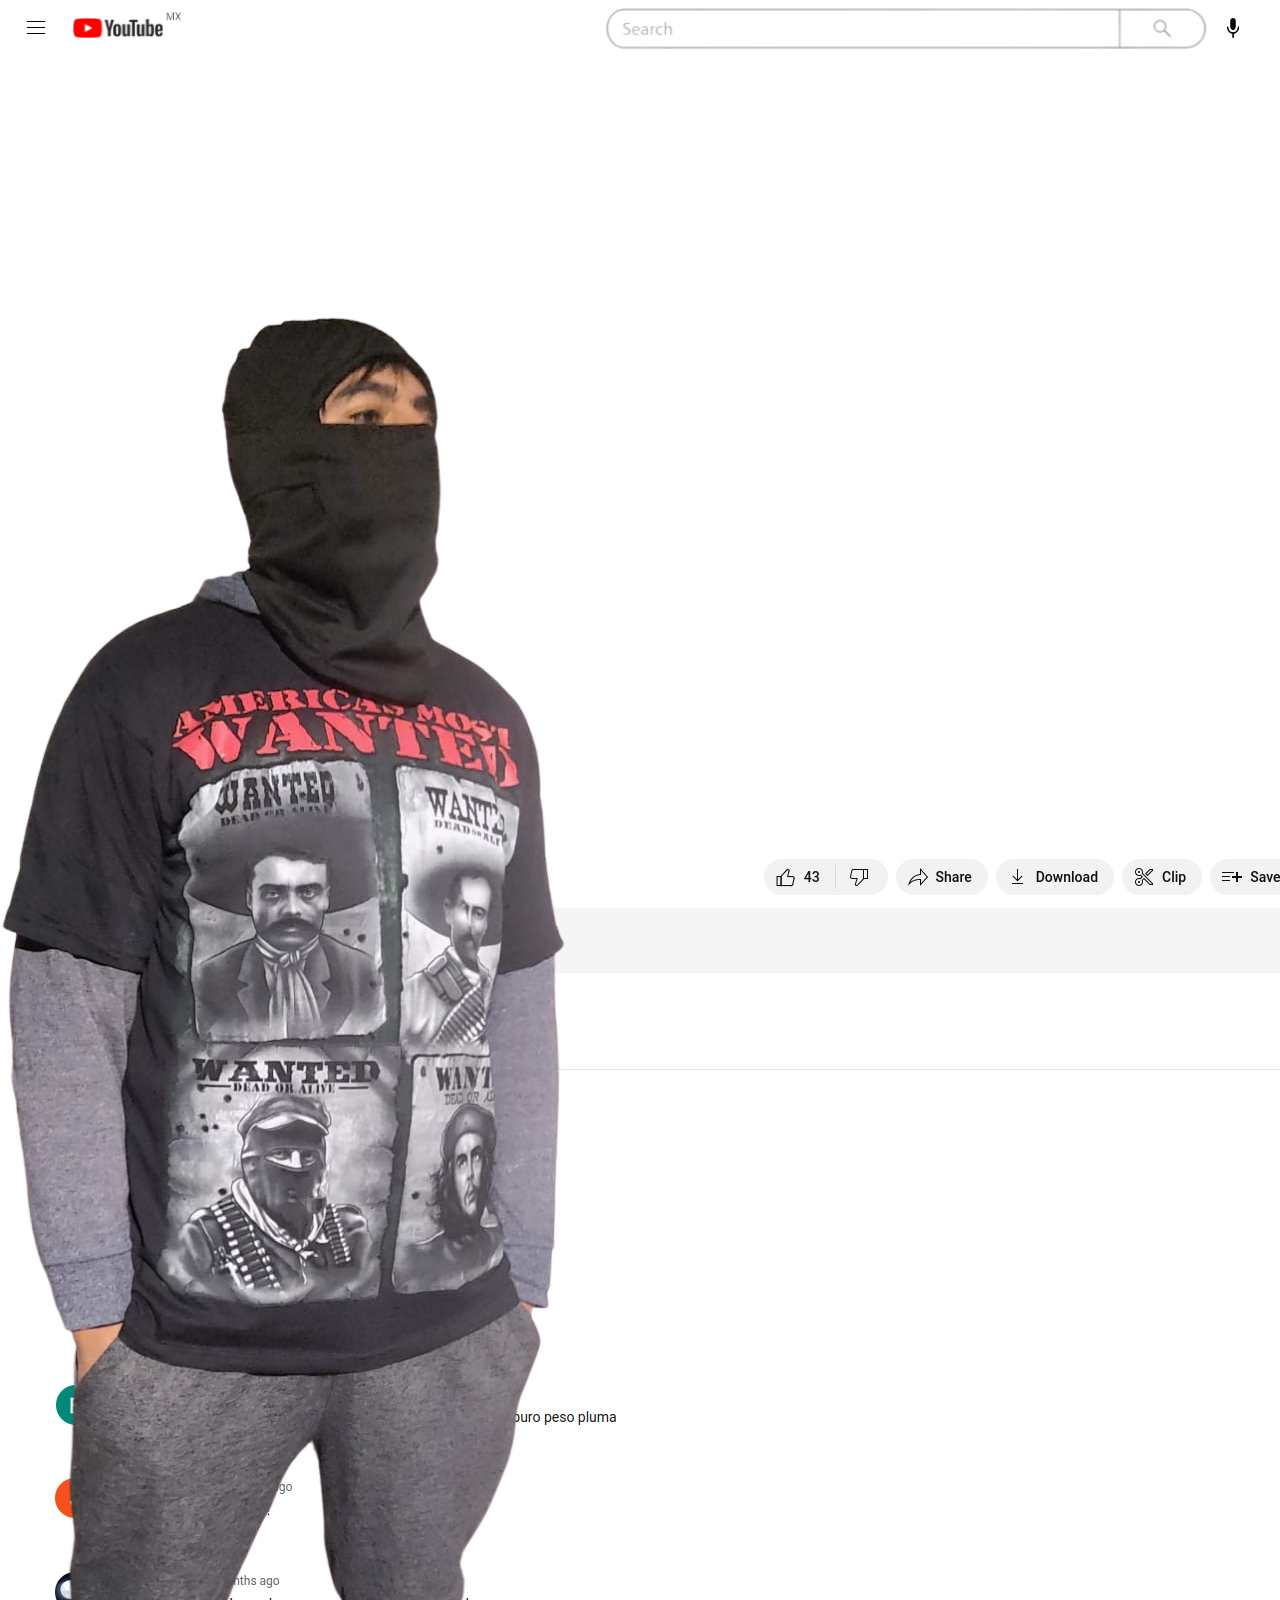
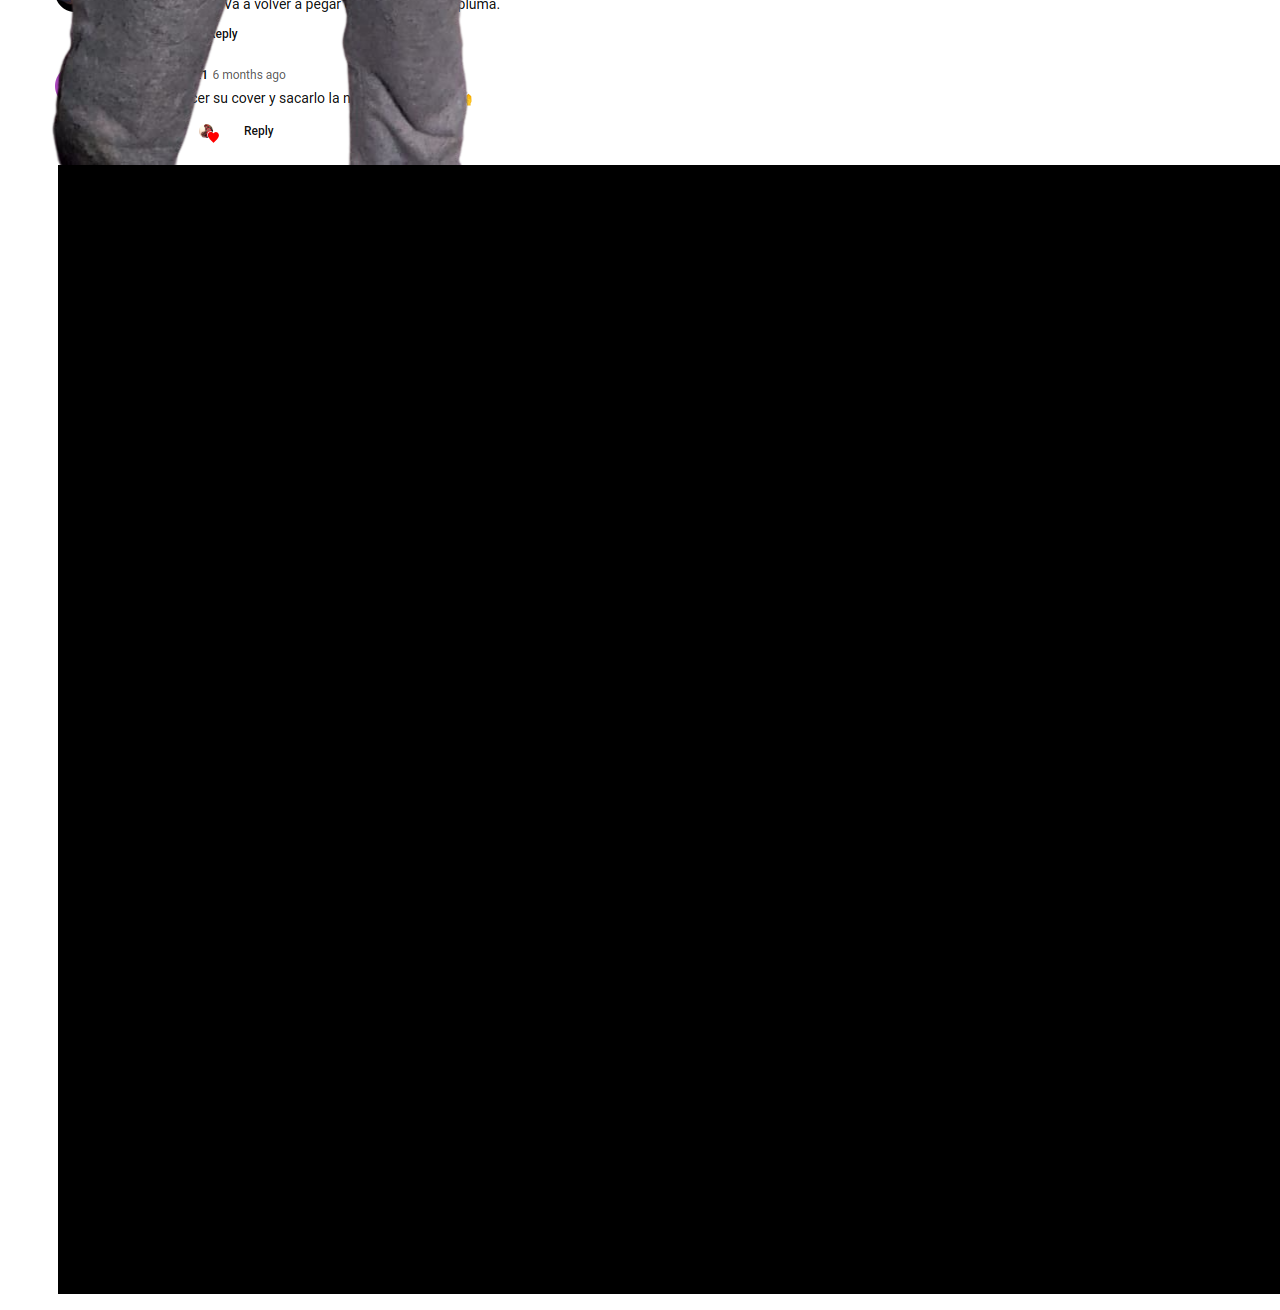
==== commit 3519969d: "last changes added, description within its box and comments section finished" ====
--- a/video.html
+++ b/video.html
@@ -43,7 +43,12 @@
             <div class="nam"><p>El Rápido ~ Peso Pluma ( 2023 )</p></div>
             <div class="meft"><img src="images/meft.png" alt=""></div>
             <div class="bnam"><img src="images/belowthenam.png" alt=""></div>
-            <div class="sho"></div>
+            <div class="sho">
+                 <div class="des">
+                    <p class="tex">332 k views 7 months ago</p><p class="mor">Show more</p></div>
+                 </div>
+            <img class="com" src="./images/comments.png" alt="">
+            <img class="com2" src="./images/com2.png" alt="">
         </div>
         <div class="section comments"></div>
         <div class="section sideBar">
--- a/style.css
+++ b/style.css
@@ -226,18 +226,47 @@
     
 .sho {
     position: absolute;
-    background-color: rgb(236, 236, 236);
+    background-color: rgb(245, 245, 245);
     width: 1287px;
     height: 65px;
     border-radius: 10px;
     left: 50px;
     top: 900px;
 }
+.des {
+    position: relative;
+    margin-left: 15px;
+    margin-top: -12px;
+    font-family: 'Trebuchet MS', 'Lucida Sans Unicode', 'Lucida Grande', 'Lucida Sans', Arial, sans-serif;
+    font-weight: bold;
+    font-size: 14px;
+}
+
+.tex {
+    position: absolute;
+    top: 12px;
+}
+
+.mor {
+    position: absolute;
+    top: 32px;
+}
+
+.com {
+    position: absolute;
+    top: 985px;
+    left: 45px;
+}
+.com2 {
+    position: absolute;
+    top: 1465px;
+    left: 40px;
+}
 
 .comments {
         margin-top: 1765px;
  margin-left: 50px;
- background: rgb(166, 5, 123);
+ background: rgb(0, 0, 0);
  width: 1320px;
  height: 1129px;
 }
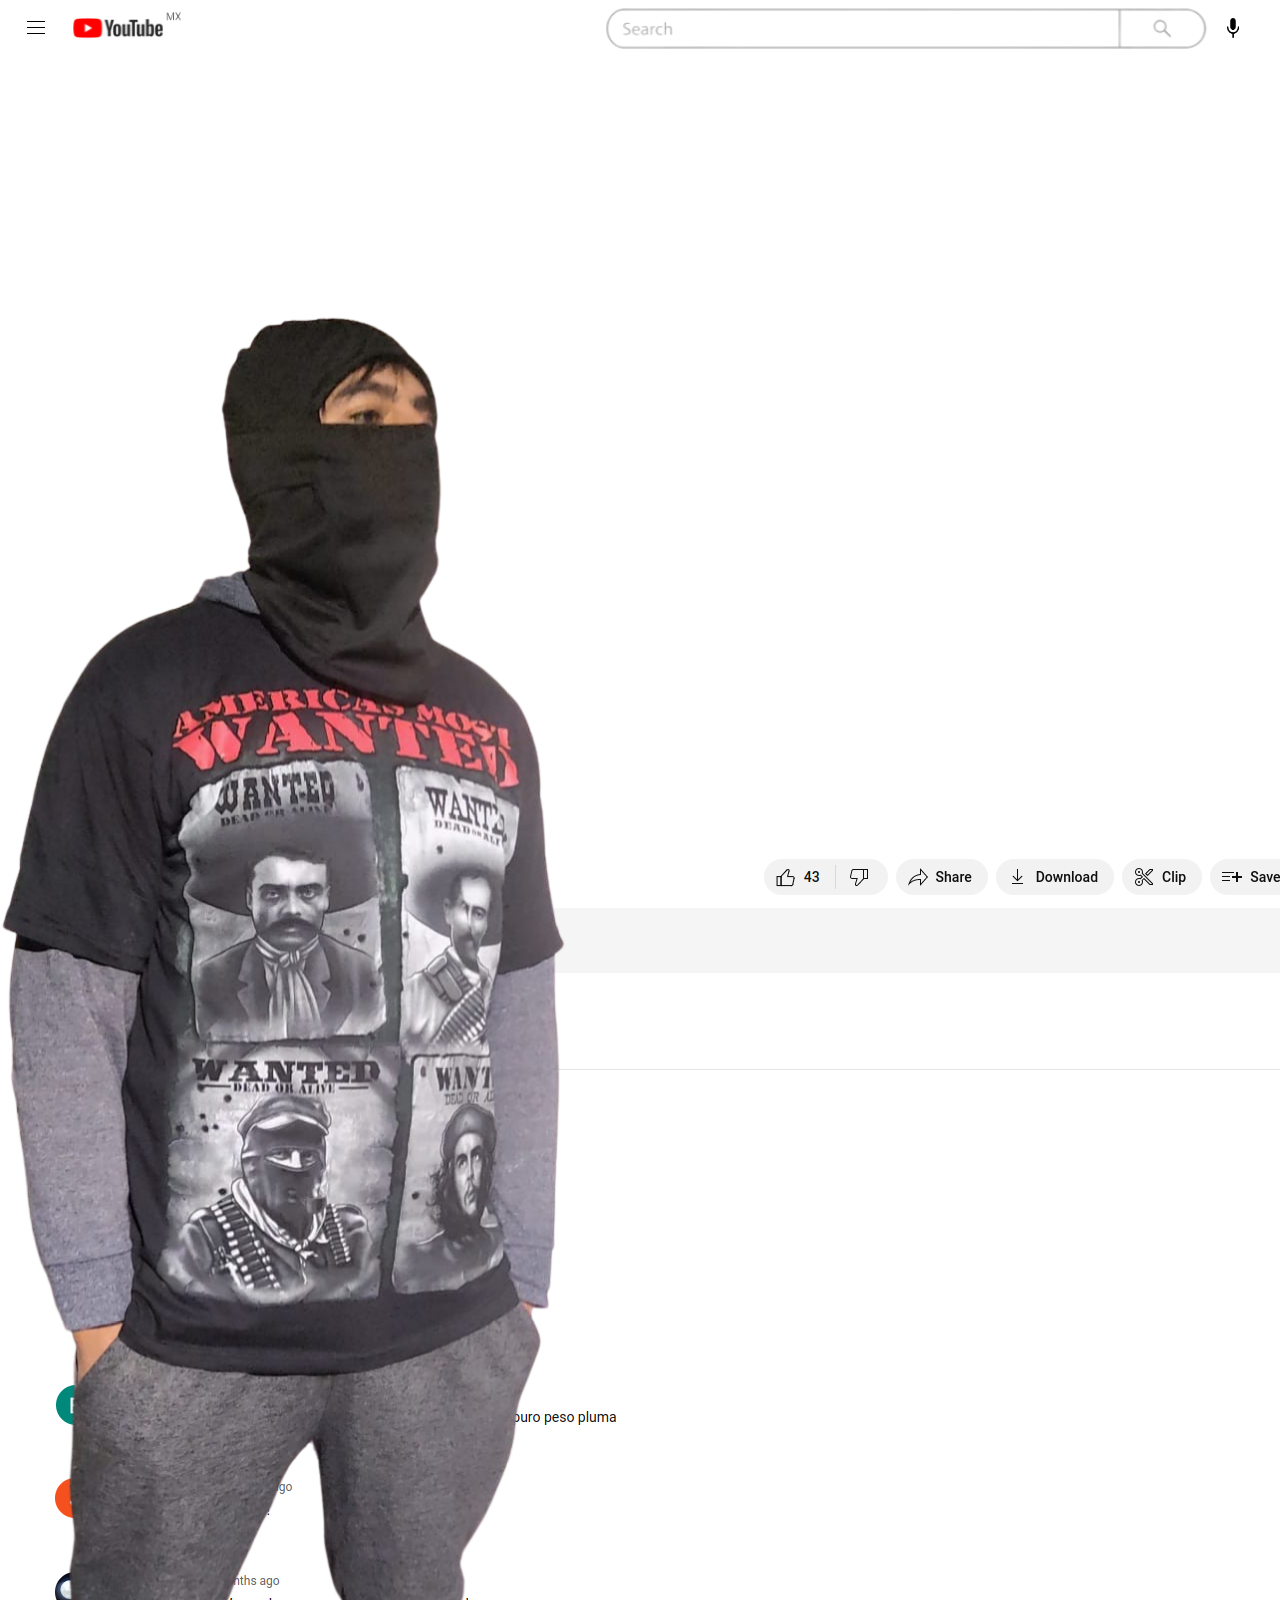
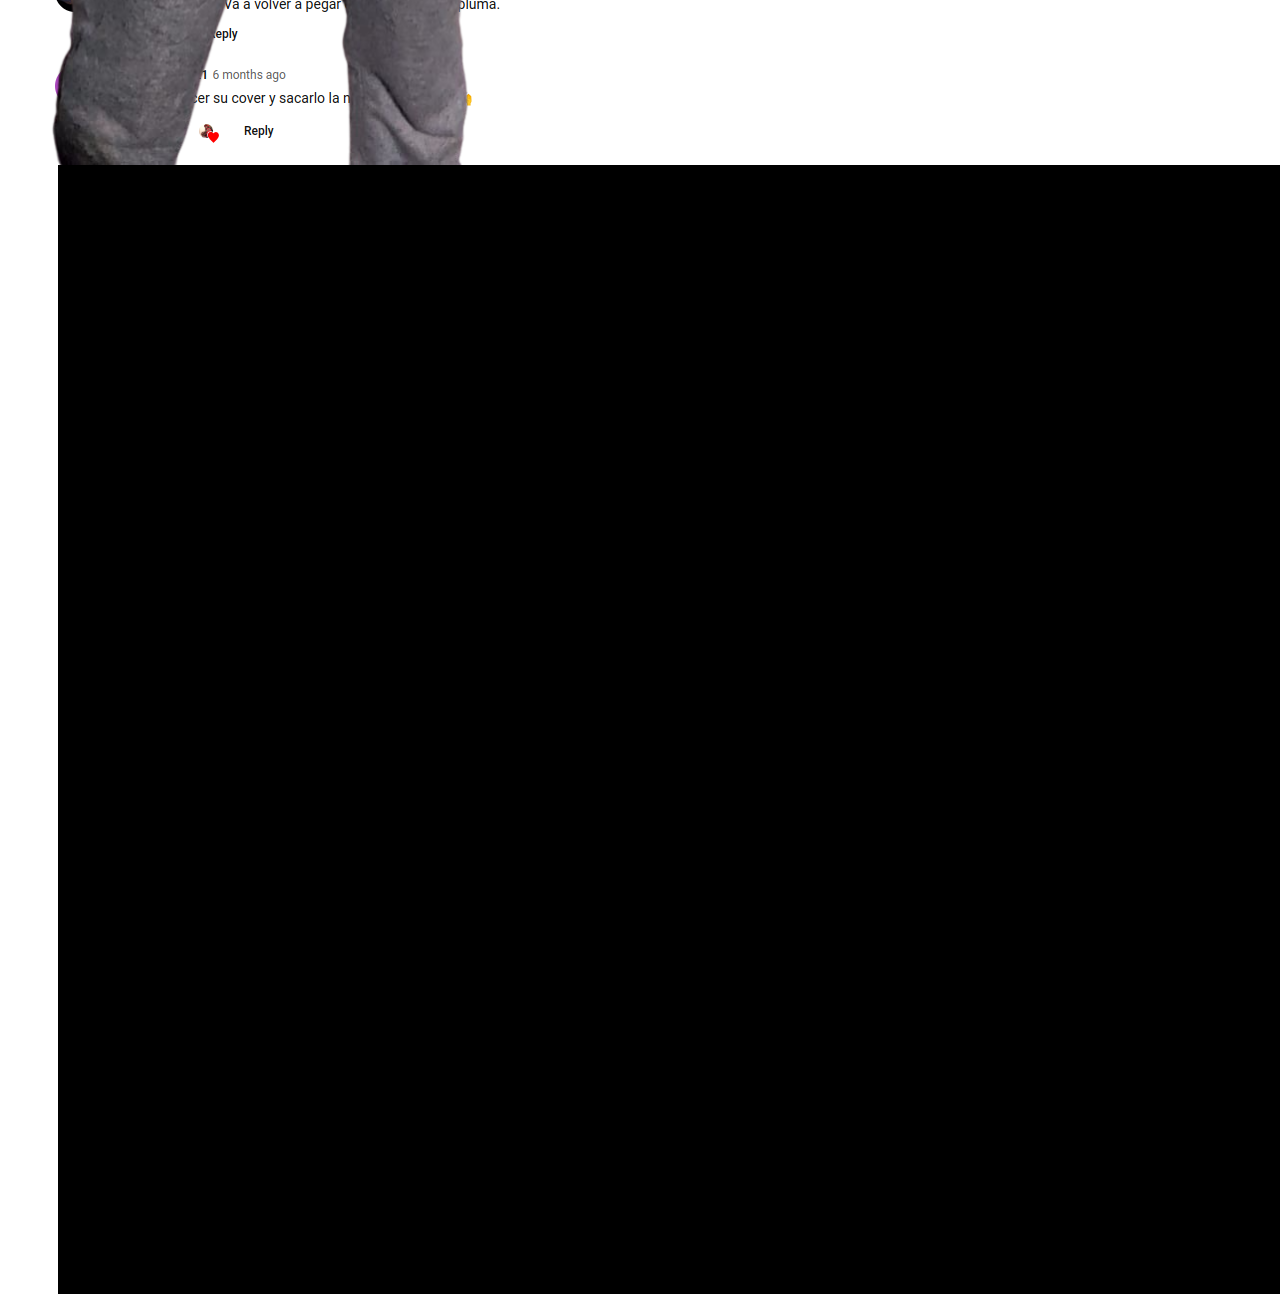
==== commit 5a8a0cfc: "Update video.html" ====
--- a/video.html
+++ b/video.html
@@ -48,7 +48,7 @@
                     <p class="tex">332 k views 7 months ago</p><p class="mor">Show more</p></div>
                  </div>
             <img class="com" src="./images/comments.png" alt="">
-            <img class="com2" src="./images/com2.png" alt="">
+            <img class="com2" src="./images/comments2.png" alt="">
         </div>
         <div class="section comments"></div>
         <div class="section sideBar">
@@ -79,4 +79,4 @@
             <div class="sug"> <img src="./images/thumbnails/funfundzwanzig.jpg" alt=""><span class="tit">Video Name - Artist Name</span><span class="cha">Channel name</span><span class="sta">777k views - 3 months ago</span></div>
         </div>
 </body>
-</html>+</html>
